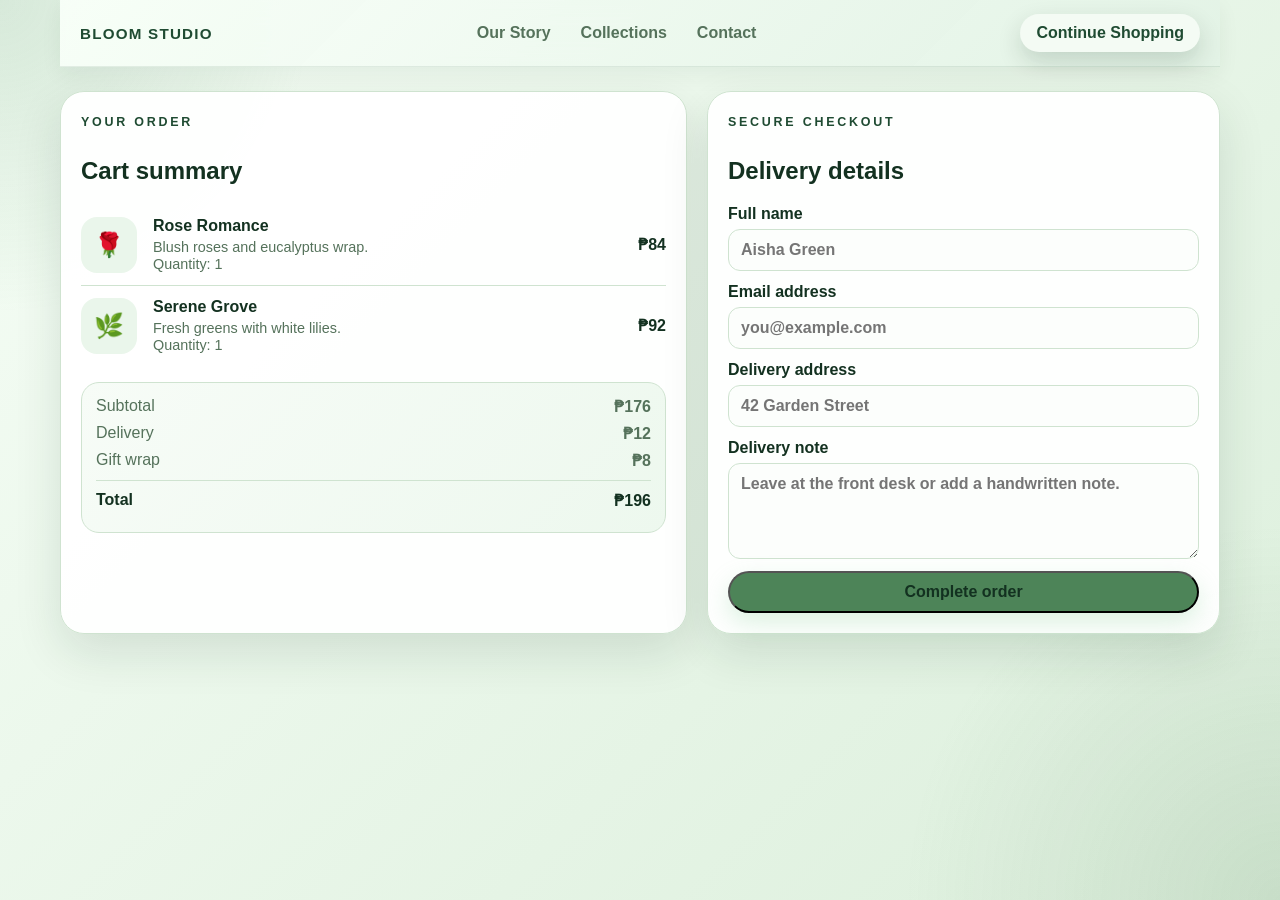
==== cart.html @ 30157ae1 "upload newest file" ====
<!DOCTYPE html>
<html lang="en">
  <head>
    <meta charset="UTF-8" />
    <meta name="viewport" content="width=device-width, initial-scale=1.0" />
    <title>Bloom Studio | Cart & Checkout</title>
    <link rel="stylesheet" href="assets/css/base.css" />
    <link rel="stylesheet" href="assets/css/layout.css" />
    <link rel="stylesheet" href="assets/css/components.css" />
    <link rel="stylesheet" href="assets/css/cart.css" />
    <link rel="stylesheet" href="assets/css/responsive.css" />
  </head>
  <body>
    <div class="page-bg"></div>
    <div class="site-shell">
      <header class="topbar">
        <div class="topbar-inner">
          <a class="brand" href="index.html">Bloom Studio</a>
          <nav class="nav-links">
            <a class="nav-link" href="index.html#ourstory" data-section="ourstory">Our Story</a>
            <a class="nav-link" href="index.html#collections" data-section="collections">Collections</a>
            <a class="nav-link" href="index.html#contact" data-section="contact">Contact</a>
          </nav>
          <a class="topbar-cta" href="index.html#collections">Continue Shopping</a>
        </div>
      </header>

      <section class="checkout-shell">
        <div class="cart-panel">
          <div class="section-heading compact">
            <div>
              <p class="eyebrow">Your order</p>
              <h2>Cart summary</h2>
            </div>
          </div>

          <article class="cart-item">
            <div class="cart-item-visual">🌹</div>
            <div class="cart-item-info">
              <h3>Rose Romance</h3>
              <p>Blush roses and eucalyptus wrap.</p>
              <span>Quantity: 1</span>
            </div>
            <div class="cart-item-price">₱84</div>
          </article>

          <article class="cart-item">
            <div class="cart-item-visual">🌿</div>
            <div class="cart-item-info">
              <h3>Serene Grove</h3>
              <p>Fresh greens with white lilies.</p>
              <span>Quantity: 1</span>
            </div>
            <div class="cart-item-price">₱92</div>
          </article>

          <div class="summary-box">
            <div><span>Subtotal</span><strong>₱176</strong></div>
            <div><span>Delivery</span><strong>₱12</strong></div>
            <div><span>Gift wrap</span><strong>₱8</strong></div>
            <div class="total-row"><span>Total</span><strong>₱196</strong></div>
          </div>
        </div>

        <div class="checkout-panel">
          <div class="section-heading compact">
            <div>
              <p class="eyebrow">Secure checkout</p>
              <h2>Delivery details</h2>
            </div>
          </div>

          <form class="checkout-form">
            <label>
              Full name
              <input type="text" placeholder="Aisha Green" />
            </label>
            <label>
              Email address
              <input type="email" placeholder="you@example.com" />
            </label>
            <label>
              Delivery address
              <input type="text" placeholder="42 Garden Street" />
            </label>
            <label>
              Delivery note
              <textarea rows="4" placeholder="Leave at the front desk or add a handwritten note."></textarea>
            </label>
            <button class="btn btn-primary" type="submit">Complete order</button>
          </form>
        </div>
      </section>
    </div>
  </body>
</html>
---- assets/css/base.css ----
:root {
  --accent: #4d8458;
  --accent-dark: #1f4b32;
  --accent-soft: #eaf6eb;
  --ink: #133120;
  --muted: #55725b;
  --border: #cfe3d0;
  --white: #f7fdf8;
  --shadow: 0 18px 48px rgba(20, 53, 34, 0.12);
}

* {
  box-sizing: border-box;
}

body {
  margin: 0;
  font-family: "Inter", "Segoe UI", Roboto, sans-serif;
  color: var(--ink);
  background: linear-gradient(135deg, #f5fdf5 0%, #dcefdc 100%);
  min-height: 100vh;
}

img {
  max-width: 100%;
  display: block;
}

button,
a {
  font: inherit;
}

.page-bg {
  position: fixed;
  inset: 0;
  pointer-events: none;
  background:
    radial-gradient(circle at top left, rgba(95, 156, 109, 0.2), transparent 20%),
    radial-gradient(circle at bottom right, rgba(96, 135, 98, 0.16), transparent 24%);
}

.eyebrow {
  margin: 0 0 8px;
  display: inline-block;
  font-size: 0.78rem;
  font-weight: 800;
  letter-spacing: 0.22em;
  text-transform: uppercase;
  color: var(--accent-dark);
}

.brand {
  color: var(--accent-dark);
  text-decoration: none;
  font-weight: 800;
  letter-spacing: 0.08em;
  text-transform: uppercase;
  font-size: 0.95rem;
}

.nav-link,
.text-link {
  color: var(--muted);
  text-decoration: none;
  font-weight: 600;
  transition: color 180ms ease, background-color 180ms ease, transform 180ms ease;
}

.nav-link.active {
  color: var(--accent-dark);
  background: linear-gradient(135deg, rgba(77, 132, 88, 0.16), rgba(77, 132, 88, 0.08));
  border-radius: 999px;
  padding: 6px 10px;
  box-shadow: inset 0 0 0 1px rgba(77, 132, 88, 0.16);
}
---- assets/css/layout.css ----
.site-shell {
  position: relative;
  max-width: 1200px;
  margin: 0 auto;
  padding: 0 20px 56px;
}

.topbar {
  position: sticky;
  top: 0;
  z-index: 1000;
  margin: 0 0 24px;
  padding: 14px 0;
  background: linear-gradient(135deg, rgba(248, 255, 248, 0.95), rgba(226, 242, 229, 0.94));
  backdrop-filter: blur(14px);
  border-bottom: 1px solid rgba(33, 77, 53, 0.1);
  box-shadow: 0 8px 20px rgba(20, 49, 32, 0.06);
}

.topbar-inner {
  max-width: 1200px;
  margin: 0 auto;
  padding: 0 20px;
  display: flex;
  align-items: center;
  justify-content: space-between;
  gap: 16px;
  flex-wrap: wrap;
}

.nav-links {
  display: flex;
  gap: 6px;
  flex-wrap: wrap;
  justify-content: center;
  flex: 1 1 0;
  margin: 0 auto;
}

.nav-link {
  display: inline-flex;
  align-items: center;
  justify-content: center;
  min-height: 36px;
  padding: 6px 12px;
  border-radius: 999px;
}

.topbar-cta {
  display: inline-flex;
  align-items: center;
  justify-content: center;
  padding: 8px 14px;
  border-radius: 999px;
  text-decoration: none;
  font-weight: 700;
  background: linear-gradient(135deg, var(--accent-dark), #2f6b43);
  color: #f8fff8;
  box-shadow: 0 10px 20px rgba(33, 77, 53, 0.14);
}

.hero {
  display: grid;
  grid-template-columns: 1.15fr 0.85fr;
  gap: 24px;
  padding: 28px;
  background: linear-gradient(135deg, rgba(253, 255, 253, 0.96), rgba(231, 244, 232, 0.98));
  border: 1px solid var(--border);
  border-radius: 30px;
  box-shadow: var(--shadow);
  backdrop-filter: blur(10px);
}

.hero-copy p {
  margin: 0;
  color: var(--muted);
  line-height: 1.7;
}

.hero-actions {
  display: flex;
  flex-wrap: wrap;
  gap: 12px;
  margin: 20px 0 24px;
}

.metrics {
  display: flex;
  flex-wrap: wrap;
  gap: 12px;
}

.metrics div {
  padding: 10px 12px;
  border-radius: 16px;
  background: #f8fcf8;
  border: 1px solid var(--border);
  min-width: 110px;
}

.metrics strong {
  display: block;
  font-size: 1rem;
}

.metrics span {
  font-size: 0.82rem;
  color: var(--muted);
}

.hero-visual {
  display: grid;
  gap: 14px;
}

.visual-card {
  padding: 20px;
  border-radius: 24px;
  background: linear-gradient(135deg, #f9fff9 0%, #dcefdc 100%);
  border: 1px solid var(--border);
  min-height: 280px;
  display: flex;
  flex-direction: column;
  justify-content: space-between;
  overflow: hidden;
}

.visual-orb {
  width: 120px;
  height: 120px;
  border-radius: 50%;
  background: radial-gradient(circle, rgba(255,255,255,0.95), rgba(143,207,159,0.2));
  filter: blur(3px);
  margin-bottom: 12px;
}

.flower-stack {
  display: flex;
  gap: 10px;
  font-size: 2.4rem;
  align-items: center;
}

.visual-caption {
  padding-top: 16px;
}

.visual-caption p {
  margin: 0;
  color: var(--accent-dark);
  font-weight: 700;
}

.visual-caption h3 {
  margin: 4px 0 0;
  font-size: 1.25rem;
}

.mini-card {
  padding: 16px;
  border-radius: 20px;
  background: linear-gradient(135deg, #fbfffb 0%, #e7f4e8 100%);
  border: 1px solid var(--border);
  box-shadow: 0 8px 20px rgba(18, 51, 33, 0.05);
}

.mini-card p {
  margin: 0 0 6px;
  color: var(--accent-dark);
  font-weight: 700;
  font-size: 0.8rem;
  text-transform: uppercase;
  letter-spacing: 0.16em;
}

.mini-card strong {
  display: block;
  margin-bottom: 4px;
}

.mini-card span {
  color: var(--muted);
}

.collections,
.showcase,
.contact-section {
  scroll-margin-top: 90px;
}

.collections,
.showcase {
  margin-top: 24px;
  padding: 24px;
  background: linear-gradient(135deg, rgba(252, 255, 252, 0.96), rgba(232, 245, 233, 0.98));
  border: 1px solid var(--border);
  border-radius: 30px;
  box-shadow: var(--shadow);
}

.collection-header {
  display: grid;
  grid-template-columns: 1.4fr 0.8fr;
  gap: 18px;
  align-items: center;
  margin-bottom: 18px;
}

.collection-copy h2 {
  margin: 0 0 8px;
  line-height: 1.08;
  font-size: 1.5rem;
}

.section-lead {
  margin: 0;
  color: var(--muted);
  line-height: 1.7;
}

.collection-highlight {
  padding: 16px 18px;
  border-radius: 20px;
  background: linear-gradient(135deg, rgba(95, 156, 109, 0.16), rgba(232, 245, 233, 0.94));
  border: 1px solid rgba(95, 156, 109, 0.2);
  display: grid;
  gap: 8px;
}

.highlight-pill {
  display: inline-flex;
  align-self: flex-start;
  padding: 6px 10px;
  border-radius: 999px;
  background: rgba(33, 77, 53, 0.1);
  color: var(--accent-dark);
  font-size: 0.75rem;
  font-weight: 700;
  text-transform: uppercase;
  letter-spacing: 0.16em;
}

.collection-highlight strong {
  font-size: 1rem;
  color: var(--ink);
}

.filter-row {
  margin-bottom: 18px;
}

.filter-tabs {
  display: flex;
  flex-wrap: wrap;
  gap: 10px;
}

.catalog-grid {
  display: grid;
  grid-template-columns: repeat(3, minmax(0, 1fr));
  gap: 18px;
}

.showcase-card {
  display: grid;
  grid-template-columns: 1fr 1fr;
  gap: 18px;
  align-items: center;
}

.showcase-copy p {
  color: var(--muted);
  line-height: 1.7;
}

.tag-row {
  display: flex;
  flex-wrap: wrap;
  gap: 8px;
  margin-top: 12px;
}

.showcase-visual {
  display: grid;
  gap: 12px;
}

.showcase-art {
  min-height: 340px;
  max-height: 460px;
  aspect-ratio: 5 / 4;
  border-radius: 24px;
  display: grid;
  place-items: center;
  overflow: hidden;
  background: var(--accent-soft);
  box-shadow: inset 0 1px 0 rgba(255, 255, 255, 0.7);
}

.showcase-art img {
  width: 100%;
  height: 100%;
  object-fit: cover;
  object-position: center;
  transform: scale(1.02);
}

.showcase-controls {
  display: flex;
  justify-content: center;
  align-items: center;
  gap: 12px;
  margin-top: 10px;
  position: relative;
}

.showcase-dots {
  position: absolute;
  left: 50%;
  transform: translateX(-50%);
}

.showcase-nav-buttons {
  display: flex;
  gap: 8px;
  margin-left: auto;
}

.contact-section {
  margin-top: 24px;
}

.contact-card {
  display: grid;
  grid-template-columns: 1fr 1fr;
  gap: 18px;
  padding: 24px;
  border-radius: 28px;
  background: linear-gradient(135deg, rgba(255, 255, 255, 0.96), rgba(232, 245, 233, 0.98));
  border: 1px solid var(--border);
  box-shadow: var(--shadow);
}

.site-footer {
  margin-top: 24px;
  padding: 24px;
  border-radius: 24px;
  background: linear-gradient(135deg, rgba(255, 255, 255, 0.96), rgba(232, 245, 233, 0.98));
  border: 1px solid var(--border);
  box-shadow: var(--shadow);
  display: grid;
  grid-template-columns: 1.2fr 0.8fr 0.8fr;
  gap: 18px;
}
---- assets/css/components.css ----
.topbar-cta,
.btn {
  display: inline-flex;
  align-items: center;
  justify-content: center;
  padding: 10px 16px;
  border-radius: 999px;
  text-decoration: none;
  font-weight: 700;
  transition: transform 180ms ease, box-shadow 180ms ease;
}

.topbar-cta {
  background: #f4fbf4;
  color: var(--accent-dark);
  box-shadow: 0 10px 24px rgba(8, 35, 21, 0.16);
}

.btn:hover,
.topbar-cta:hover {
  transform: translateY(-1px);
}

.btn-primary {
  background: var(--accent);
  color: var(--ink);
  box-shadow: 0 10px 24px rgba(143, 207, 159, 0.3);
}

.btn-secondary {
  background: var(--accent-soft);
  color: var(--accent-dark);
}

.filter-chip {
  border: 1px solid var(--border);
  background: #f8fff8;
  color: var(--muted);
  border-radius: 999px;
  padding: 9px 13px;
  cursor: pointer;
  transition: all 180ms ease;
  font-weight: 700;
}

.filter-chip:hover {
  transform: translateY(-1px);
  border-color: rgba(95, 156, 109, 0.35);
}

.filter-chip.active,
.filter-chip[aria-pressed="true"] {
  background: var(--accent-soft);
  color: var(--accent-dark);
  border-color: var(--border);
  box-shadow: none;
}

.product-card {
  display: grid;
  gap: 12px;
  padding: 14px;
  border-radius: 22px;
  background: linear-gradient(145deg, #fcfffc 0%, #eaf5ea 100%);
  border: 1px solid var(--border);
  transition: transform 180ms ease, box-shadow 180ms ease;
  box-shadow: 0 10px 24px rgba(18, 51, 33, 0.04);
}

.product-card:hover {
  transform: translateY(-3px);
  box-shadow: 0 16px 30px rgba(18, 51, 33, 0.08);
}

.product-art {
  position: relative;
  display: grid;
  place-items: center;
  width: 100%;
  aspect-ratio: 4 / 3;
  min-height: 180px;
  border-radius: 18px;
  overflow: hidden;
  background: var(--accent-soft);
}

.product-art img {
  width: 100%;
  height: 100%;
  object-fit: cover;
  display: block;
}

.product-badge {
  position: absolute;
  top: 10px;
  left: 10px;
  display: inline-flex;
  align-items: center;
  gap: 6px;
  border-radius: 999px;
  padding: 6px 9px;
  background: rgba(248, 255, 248, 0.92);
  color: var(--accent-dark);
  font-size: 0.72rem;
  font-weight: 700;
  text-transform: uppercase;
  letter-spacing: 0.12em;
}

.product-body {
  display: grid;
  gap: 8px;
}

.product-heading {
  display: flex;
  justify-content: space-between;
  align-items: start;
  gap: 8px;
}

.product-card h3 {
  margin: 0;
  font-size: 1.05rem;
}

.product-card p {
  margin: 0;
  color: var(--muted);
  line-height: 1.6;
  font-size: 0.93rem;
}

.product-meta {
  display: flex;
  flex-wrap: wrap;
  gap: 8px;
}

.product-meta span,
.tag-row span {
  padding: 6px 8px;
  border-radius: 999px;
  background: var(--accent-soft);
  color: var(--accent-dark);
  font-size: 0.75rem;
  font-weight: 700;
}

.tag-row {
  display: flex;
  flex-wrap: wrap;
  gap: 8px;
  margin-top: 12px;
}

.product-price {
  font-weight: 800;
  color: var(--ink);
  white-space: nowrap;
}

.nav-btn {
  width: 42px;
  height: 42px;
  border: 0;
  border-radius: 50%;
  background: var(--accent-dark);
  color: #f8fff8;
  cursor: pointer;
  font-size: 1rem;
  box-shadow: 0 8px 18px rgba(33, 77, 53, 0.18);
}

.showcase-dots {
  display: flex;
  gap: 8px;
  align-items: center;
}

.showcase-dot {
  width: 10px;
  height: 10px;
  border: 0;
  border-radius: 50%;
  background: rgba(33, 77, 53, 0.25);
  cursor: pointer;
  padding: 0;
}

.showcase-dot.active {
  background: var(--accent-dark);
  transform: scale(1.15);
}

.contact-copy h2 {
  margin: 0 0 8px;
  font-size: 1.45rem;
}

.contact-copy p,
.contact-copy li {
  color: var(--muted);
  line-height: 1.7;
}

.contact-copy ul {
  padding-left: 18px;
  margin: 12px 0 0;
}

.contact-form {
  display: grid;
  gap: 12px;
}

.contact-form label {
  display: grid;
  gap: 6px;
  font-weight: 600;
  color: var(--ink);
}

.contact-form input,
.contact-form textarea {
  border: 1px solid var(--border);
  border-radius: 12px;
  padding: 11px 12px;
  font: inherit;
  color: var(--ink);
  background: #fcfefc;
}

.contact-form textarea {
  resize: vertical;
}

.site-footer h3,
.site-footer h4 {
  margin: 0 0 8px;
}

.site-footer p,
.site-footer a {
  color: var(--muted);
  text-decoration: none;
  display: block;
  margin-bottom: 6px;
}

.site-footer a:hover {
  color: var(--accent-dark);
}
---- assets/css/cart.css ----
.checkout-shell {
  display: grid;
  grid-template-columns: 1.1fr 0.9fr;
  gap: 20px;
}

.cart-panel,
.checkout-panel {
  background: rgba(255, 255, 255, 0.95);
  border: 1px solid var(--border);
  border-radius: 24px;
  padding: 20px;
  box-shadow: var(--shadow);
}

.section-heading.compact {
  margin-bottom: 14px;
}

.cart-item {
  display: grid;
  grid-template-columns: 60px 1fr auto;
  gap: 12px;
  align-items: center;
  padding: 12px 0;
  border-bottom: 1px solid var(--border);
}

.cart-item:last-of-type {
  border-bottom: 0;
}

.cart-item-visual {
  display: grid;
  place-items: center;
  width: 56px;
  height: 56px;
  border-radius: 16px;
  background: var(--accent-soft);
  font-size: 1.5rem;
}

.cart-item-info h3 {
  margin: 0 0 4px;
  font-size: 1rem;
}

.cart-item-info p,
.cart-item-info span {
  margin: 0;
  color: var(--muted);
  font-size: 0.9rem;
}

.cart-item-price {
  font-weight: 800;
  color: var(--ink);
}

.summary-box {
  margin-top: 16px;
  padding: 14px;
  border-radius: 18px;
  background: linear-gradient(135deg, #f7fcf7 0%, #edf8ee 100%);
  border: 1px solid var(--border);
}

.summary-box div {
  display: flex;
  justify-content: space-between;
  margin-bottom: 8px;
  color: var(--muted);
}

.summary-box .total-row {
  margin-top: 10px;
  padding-top: 10px;
  border-top: 1px solid var(--border);
  color: var(--ink);
  font-weight: 800;
}

.checkout-form {
  display: grid;
  gap: 12px;
}

.checkout-form label {
  display: grid;
  gap: 6px;
  color: var(--ink);
  font-weight: 600;
}

.checkout-form input,
.checkout-form textarea {
  border: 1px solid var(--border);
  border-radius: 12px;
  padding: 11px 12px;
  font: inherit;
  color: var(--ink);
  background: #fcfefc;
}

.checkout-form textarea {
  resize: vertical;
}
---- assets/css/responsive.css ----
@media (max-width: 900px) {
  .hero,
  .showcase-card,
  .collection-header {
    grid-template-columns: 1fr;
  }

  .catalog-grid {
    grid-template-columns: repeat(2, minmax(0, 1fr));
  }
}

@media (max-width: 640px) {
  .site-shell {
    padding: 16px 14px 40px;
  }

  .topbar,
  .section-heading {
    flex-direction: column;
    align-items: flex-start;
  }

  .topbar-actions {
    margin-left: 0;
    width: 100%;
  }

  .topbar-actions .topbar-cta {
    flex: 1 1 0;
  }

  .nav-links {
    gap: 12px;
    flex-wrap: wrap;
    width: 100%;
  }

  .hero,
  .collections,
  .showcase,
  .cart-panel,
  .checkout-panel,
  .contact-card {
    padding: 18px;
  }

  .catalog-grid,
  .checkout-shell,
  .contact-card,
  .site-footer {
    grid-template-columns: 1fr;
  }

  .collection-highlight {
    padding: 14px;
  }

  .cart-item {
    grid-template-columns: 1fr;
    align-items: start;
  }
}
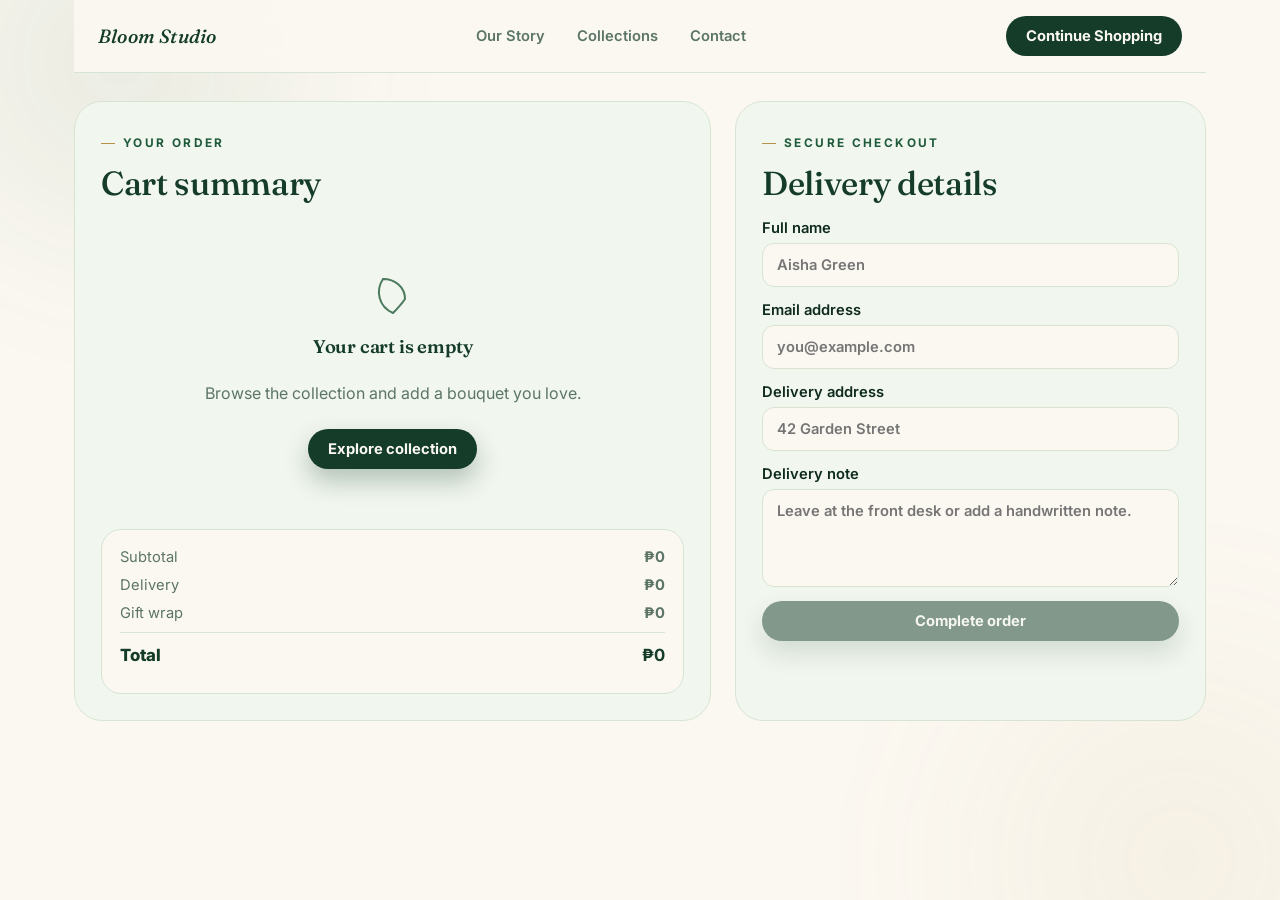
==== commit daa5b7ca: "change visuals, add addtocart function" ====
--- a/cart.html
+++ b/cart.html
@@ -1,96 +1,93 @@
-<!DOCTYPE html>
-<html lang="en">
-  <head>
-    <meta charset="UTF-8" />
-    <meta name="viewport" content="width=device-width, initial-scale=1.0" />
-    <title>Bloom Studio | Cart & Checkout</title>
-    <link rel="stylesheet" href="assets/css/base.css" />
-    <link rel="stylesheet" href="assets/css/layout.css" />
-    <link rel="stylesheet" href="assets/css/components.css" />
-    <link rel="stylesheet" href="assets/css/cart.css" />
-    <link rel="stylesheet" href="assets/css/responsive.css" />
-  </head>
-  <body>
-    <div class="page-bg"></div>
-    <div class="site-shell">
-      <header class="topbar">
-        <div class="topbar-inner">
-          <a class="brand" href="index.html">Bloom Studio</a>
-          <nav class="nav-links">
-            <a class="nav-link" href="index.html#ourstory" data-section="ourstory">Our Story</a>
-            <a class="nav-link" href="index.html#collections" data-section="collections">Collections</a>
-            <a class="nav-link" href="index.html#contact" data-section="contact">Contact</a>
-          </nav>
-          <a class="topbar-cta" href="index.html#collections">Continue Shopping</a>
-        </div>
-      </header>
-
-      <section class="checkout-shell">
-        <div class="cart-panel">
-          <div class="section-heading compact">
-            <div>
-              <p class="eyebrow">Your order</p>
-              <h2>Cart summary</h2>
-            </div>
-          </div>
-
-          <article class="cart-item">
-            <div class="cart-item-visual">🌹</div>
-            <div class="cart-item-info">
-              <h3>Rose Romance</h3>
-              <p>Blush roses and eucalyptus wrap.</p>
-              <span>Quantity: 1</span>
-            </div>
-            <div class="cart-item-price">₱84</div>
-          </article>
-
-          <article class="cart-item">
-            <div class="cart-item-visual">🌿</div>
-            <div class="cart-item-info">
-              <h3>Serene Grove</h3>
-              <p>Fresh greens with white lilies.</p>
-              <span>Quantity: 1</span>
-            </div>
-            <div class="cart-item-price">₱92</div>
-          </article>
-
-          <div class="summary-box">
-            <div><span>Subtotal</span><strong>₱176</strong></div>
-            <div><span>Delivery</span><strong>₱12</strong></div>
-            <div><span>Gift wrap</span><strong>₱8</strong></div>
-            <div class="total-row"><span>Total</span><strong>₱196</strong></div>
-          </div>
-        </div>
-
-        <div class="checkout-panel">
-          <div class="section-heading compact">
-            <div>
-              <p class="eyebrow">Secure checkout</p>
-              <h2>Delivery details</h2>
-            </div>
-          </div>
-
-          <form class="checkout-form">
-            <label>
-              Full name
-              <input type="text" placeholder="Aisha Green" />
-            </label>
-            <label>
-              Email address
-              <input type="email" placeholder="you@example.com" />
-            </label>
-            <label>
-              Delivery address
-              <input type="text" placeholder="42 Garden Street" />
-            </label>
-            <label>
-              Delivery note
-              <textarea rows="4" placeholder="Leave at the front desk or add a handwritten note."></textarea>
-            </label>
-            <button class="btn btn-primary" type="submit">Complete order</button>
-          </form>
-        </div>
-      </section>
-    </div>
-  </body>
-</html>
+<!DOCTYPE html>
+<html lang="en">
+  <head>
+    <meta charset="UTF-8" />
+    <meta name="viewport" content="width=device-width, initial-scale=1.0" />
+    <title>Bloom Studio | Cart & Checkout</title>
+    <link rel="stylesheet" href="assets/css/base.css" />
+    <link rel="stylesheet" href="assets/css/layout.css" />
+    <link rel="stylesheet" href="assets/css/components.css" />
+    <link rel="stylesheet" href="assets/css/cart.css" />
+    <link rel="stylesheet" href="assets/css/responsive.css" />
+  </head>
+  <body data-page="cart">
+    <div class="page-bg"></div>
+    <div class="site-shell">
+      <header class="topbar">
+        <div class="topbar-inner">
+          <a class="brand" href="index.html">Bloom Studio</a>
+          <nav class="nav-links">
+            <a class="nav-link" href="index.html#ourstory" data-section="ourstory">Our Story</a>
+            <a class="nav-link" href="index.html#collections" data-section="collections">Collections</a>
+            <a class="nav-link" href="index.html#contact" data-section="contact">Contact</a>
+          </nav>
+          <a class="topbar-cta" href="index.html#collections">Continue Shopping</a>
+        </div>
+      </header>
+
+      <section class="checkout-shell">
+        <div class="cart-panel">
+          <div class="section-heading compact">
+            <div>
+              <p class="eyebrow">Your order</p>
+              <h2>Cart summary</h2>
+            </div>
+          </div>
+
+          <div id="cartList"></div>
+
+          <div class="cart-empty" id="cartEmpty" hidden>
+            <svg viewBox="0 0 64 64" fill="none" xmlns="http://www.w3.org/2000/svg">
+              <path d="M32 54c-14-6-18-22-10-34 12 0 22 8 22 20-4 6-8 10-12 14Z" stroke="currentColor" stroke-width="2" />
+            </svg>
+            <h3>Your cart is empty</h3>
+            <p>Browse the collection and add a bouquet you love.</p>
+            <a class="btn btn-primary" href="index.html#collections">Explore collection</a>
+          </div>
+
+          <div class="summary-box" id="orderSummary">
+            <div><span>Subtotal</span><strong data-row="subtotal">₱0</strong></div>
+            <div><span>Delivery</span><strong data-row="delivery">₱0</strong></div>
+            <div><span>Gift wrap</span><strong data-row="giftwrap">₱0</strong></div>
+            <div class="total-row"><span>Total</span><strong data-row="total">₱0</strong></div>
+          </div>
+        </div>
+
+        <div class="checkout-panel">
+          <div class="section-heading compact">
+            <div>
+              <p class="eyebrow">Secure checkout</p>
+              <h2>Delivery details</h2>
+            </div>
+          </div>
+
+          <form class="checkout-form">
+            <label>
+              Full name
+              <input type="text" placeholder="Aisha Green" required />
+            </label>
+            <label>
+              Email address
+              <input type="email" placeholder="you@example.com" required />
+            </label>
+            <label>
+              Delivery address
+              <input type="text" placeholder="42 Garden Street" required />
+            </label>
+            <label>
+              Delivery note
+              <textarea rows="4" placeholder="Leave at the front desk or add a handwritten note."></textarea>
+            </label>
+            <button class="btn btn-primary" type="submit" disabled>Complete order</button>
+          </form>
+        </div>
+      </section>
+    </div>
+
+    <script src="assets/js/icons.js"></script>
+    <script src="assets/js/data.js"></script>
+    <script src="assets/js/cart-manager.js"></script>
+    <script src="assets/js/controllers.js"></script>
+    <script src="assets/js/app.js"></script>
+  </body>
+</html>
--- a/assets/css/base.css
+++ b/assets/css/base.css
@@ -1,76 +1,190 @@
-:root {
-  --accent: #4d8458;
-  --accent-dark: #1f4b32;
-  --accent-soft: #eaf6eb;
-  --ink: #133120;
-  --muted: #55725b;
-  --border: #cfe3d0;
-  --white: #f7fdf8;
-  --shadow: 0 18px 48px rgba(20, 53, 34, 0.12);
-}
-
-* {
-  box-sizing: border-box;
-}
-
-body {
-  margin: 0;
-  font-family: "Inter", "Segoe UI", Roboto, sans-serif;
-  color: var(--ink);
-  background: linear-gradient(135deg, #f5fdf5 0%, #dcefdc 100%);
-  min-height: 100vh;
-}
-
-img {
-  max-width: 100%;
-  display: block;
-}
-
-button,
-a {
-  font: inherit;
-}
-
-.page-bg {
-  position: fixed;
-  inset: 0;
-  pointer-events: none;
-  background:
-    radial-gradient(circle at top left, rgba(95, 156, 109, 0.2), transparent 20%),
-    radial-gradient(circle at bottom right, rgba(96, 135, 98, 0.16), transparent 24%);
-}
-
-.eyebrow {
-  margin: 0 0 8px;
-  display: inline-block;
-  font-size: 0.78rem;
-  font-weight: 800;
-  letter-spacing: 0.22em;
-  text-transform: uppercase;
-  color: var(--accent-dark);
-}
-
-.brand {
-  color: var(--accent-dark);
-  text-decoration: none;
-  font-weight: 800;
-  letter-spacing: 0.08em;
-  text-transform: uppercase;
-  font-size: 0.95rem;
-}
-
-.nav-link,
-.text-link {
-  color: var(--muted);
-  text-decoration: none;
-  font-weight: 600;
-  transition: color 180ms ease, background-color 180ms ease, transform 180ms ease;
-}
-
-.nav-link.active {
-  color: var(--accent-dark);
-  background: linear-gradient(135deg, rgba(77, 132, 88, 0.16), rgba(77, 132, 88, 0.08));
-  border-radius: 999px;
-  padding: 6px 10px;
-  box-shadow: inset 0 0 0 1px rgba(77, 132, 88, 0.16);
-}
+@import url("https://fonts.googleapis.com/css2?family=Fraunces:ital,opsz,wght@0,9..144,400;0,9..144,500;0,9..144,600;1,9..144,500&family=Inter:wght@400;500;600;700;800&display=swap");
+
+:root {
+  /* Palette — deep botanical greenhouse, warm gold accent (not terracotta) */
+  --ink: #0f2a1e;
+  --forest: #143c29;
+  --pine: #1f5a3b;
+  --moss: #4c7a5d;
+  --moss-light: #86ab8e;
+  --sage: #e7f0e3;
+  --sage-soft: #f1f6ee;
+  --linen: #fbf8f1;
+  --gold: #b6924a;
+  --gold-soft: #efe3c0;
+  --border: #d7e4d2;
+  --muted: #5c7566;
+  --shadow: 0 24px 60px rgba(15, 42, 30, 0.14);
+  --shadow-soft: 0 12px 30px rgba(15, 42, 30, 0.08);
+
+  --font-display: "Fraunces", "Iowan Old Style", serif;
+  --font-body: "Inter", "Segoe UI", sans-serif;
+}
+
+* {
+  box-sizing: border-box;
+}
+
+html {
+  scroll-behavior: smooth;
+}
+
+body {
+  margin: 0;
+  font-family: var(--font-body);
+  color: var(--ink);
+  background: var(--linen);
+  min-height: 100vh;
+  -webkit-font-smoothing: antialiased;
+}
+
+img,
+svg {
+  max-width: 100%;
+  display: block;
+}
+
+button,
+a,
+input,
+textarea {
+  font: inherit;
+}
+
+h1,
+h2,
+h3 {
+  font-family: var(--font-display);
+  color: var(--forest);
+  margin: 0;
+  letter-spacing: -0.01em;
+}
+
+h1 {
+  font-size: clamp(2.4rem, 4vw, 3.4rem);
+  line-height: 1.05;
+  font-weight: 500;
+}
+
+h2 {
+  font-size: clamp(1.6rem, 2.6vw, 2.1rem);
+  line-height: 1.12;
+  font-weight: 500;
+}
+
+h3 {
+  font-size: 1.15rem;
+  font-weight: 600;
+}
+
+p {
+  line-height: 1.7;
+  color: var(--muted);
+}
+
+/* Ambient page backdrop */
+.page-bg {
+  position: fixed;
+  inset: 0;
+  pointer-events: none;
+  z-index: -1;
+  background: var(--linen);
+}
+
+.page-bg::before,
+.page-bg::after {
+  content: "";
+  position: absolute;
+  border-radius: 50%;
+  filter: blur(60px);
+  opacity: 0.5;
+}
+
+.page-bg::before {
+  width: 560px;
+  height: 560px;
+  top: -220px;
+  left: -160px;
+  background: radial-gradient(circle, rgba(31, 90, 59, 0.18), transparent 70%);
+}
+
+.page-bg::after {
+  width: 640px;
+  height: 640px;
+  bottom: -280px;
+  right: -220px;
+  background: radial-gradient(circle, rgba(182, 146, 74, 0.16), transparent 70%);
+}
+
+.eyebrow {
+  margin: 0 0 10px;
+  display: inline-flex;
+  align-items: center;
+  gap: 8px;
+  font-size: 0.74rem;
+  font-weight: 700;
+  letter-spacing: 0.2em;
+  text-transform: uppercase;
+  color: var(--pine);
+}
+
+.eyebrow::before {
+  content: "";
+  width: 14px;
+  height: 1px;
+  background: var(--gold);
+  display: inline-block;
+}
+
+.brand {
+  color: var(--forest);
+  text-decoration: none;
+  font-family: var(--font-display);
+  font-weight: 500;
+  font-style: italic;
+  font-size: 1.2rem;
+  letter-spacing: 0.01em;
+}
+
+.nav-link,
+.text-link {
+  color: var(--muted);
+  text-decoration: none;
+  font-weight: 600;
+  font-size: 0.92rem;
+  transition: color 180ms ease, background-color 180ms ease;
+}
+
+.nav-link {
+  display: inline-flex;
+  align-items: center;
+  justify-content: center;
+  min-height: 36px;
+  padding: 6px 14px;
+  border-radius: 999px;
+}
+
+.nav-link.active {
+  color: var(--forest);
+  background: var(--sage);
+}
+
+/* Reduced motion */
+@media (prefers-reduced-motion: reduce) {
+  html {
+    scroll-behavior: auto;
+  }
+  * {
+    animation-duration: 0.001ms !important;
+    transition-duration: 0.001ms !important;
+  }
+}
+
+/* Focus visibility */
+a:focus-visible,
+button:focus-visible,
+input:focus-visible,
+textarea:focus-visible {
+  outline: 2px solid var(--pine);
+  outline-offset: 2px;
+}
--- a/assets/css/layout.css
+++ b/assets/css/layout.css
@@ -1,354 +1,317 @@
-.site-shell {
-  position: relative;
-  max-width: 1200px;
-  margin: 0 auto;
-  padding: 0 20px 56px;
-}
-
-.topbar {
-  position: sticky;
-  top: 0;
-  z-index: 1000;
-  margin: 0 0 24px;
-  padding: 14px 0;
-  background: linear-gradient(135deg, rgba(248, 255, 248, 0.95), rgba(226, 242, 229, 0.94));
-  backdrop-filter: blur(14px);
-  border-bottom: 1px solid rgba(33, 77, 53, 0.1);
-  box-shadow: 0 8px 20px rgba(20, 49, 32, 0.06);
-}
-
-.topbar-inner {
-  max-width: 1200px;
-  margin: 0 auto;
-  padding: 0 20px;
-  display: flex;
-  align-items: center;
-  justify-content: space-between;
-  gap: 16px;
-  flex-wrap: wrap;
-}
-
-.nav-links {
-  display: flex;
-  gap: 6px;
-  flex-wrap: wrap;
-  justify-content: center;
-  flex: 1 1 0;
-  margin: 0 auto;
-}
-
-.nav-link {
-  display: inline-flex;
-  align-items: center;
-  justify-content: center;
-  min-height: 36px;
-  padding: 6px 12px;
-  border-radius: 999px;
-}
-
-.topbar-cta {
-  display: inline-flex;
-  align-items: center;
-  justify-content: center;
-  padding: 8px 14px;
-  border-radius: 999px;
-  text-decoration: none;
-  font-weight: 700;
-  background: linear-gradient(135deg, var(--accent-dark), #2f6b43);
-  color: #f8fff8;
-  box-shadow: 0 10px 20px rgba(33, 77, 53, 0.14);
-}
-
-.hero {
-  display: grid;
-  grid-template-columns: 1.15fr 0.85fr;
-  gap: 24px;
-  padding: 28px;
-  background: linear-gradient(135deg, rgba(253, 255, 253, 0.96), rgba(231, 244, 232, 0.98));
-  border: 1px solid var(--border);
-  border-radius: 30px;
-  box-shadow: var(--shadow);
-  backdrop-filter: blur(10px);
-}
-
-.hero-copy p {
-  margin: 0;
-  color: var(--muted);
-  line-height: 1.7;
-}
-
-.hero-actions {
-  display: flex;
-  flex-wrap: wrap;
-  gap: 12px;
-  margin: 20px 0 24px;
-}
-
-.metrics {
-  display: flex;
-  flex-wrap: wrap;
-  gap: 12px;
-}
-
-.metrics div {
-  padding: 10px 12px;
-  border-radius: 16px;
-  background: #f8fcf8;
-  border: 1px solid var(--border);
-  min-width: 110px;
-}
-
-.metrics strong {
-  display: block;
-  font-size: 1rem;
-}
-
-.metrics span {
-  font-size: 0.82rem;
-  color: var(--muted);
-}
-
-.hero-visual {
-  display: grid;
-  gap: 14px;
-}
-
-.visual-card {
-  padding: 20px;
-  border-radius: 24px;
-  background: linear-gradient(135deg, #f9fff9 0%, #dcefdc 100%);
-  border: 1px solid var(--border);
-  min-height: 280px;
-  display: flex;
-  flex-direction: column;
-  justify-content: space-between;
-  overflow: hidden;
-}
-
-.visual-orb {
-  width: 120px;
-  height: 120px;
-  border-radius: 50%;
-  background: radial-gradient(circle, rgba(255,255,255,0.95), rgba(143,207,159,0.2));
-  filter: blur(3px);
-  margin-bottom: 12px;
-}
-
-.flower-stack {
-  display: flex;
-  gap: 10px;
-  font-size: 2.4rem;
-  align-items: center;
-}
-
-.visual-caption {
-  padding-top: 16px;
-}
-
-.visual-caption p {
-  margin: 0;
-  color: var(--accent-dark);
-  font-weight: 700;
-}
-
-.visual-caption h3 {
-  margin: 4px 0 0;
-  font-size: 1.25rem;
-}
-
-.mini-card {
-  padding: 16px;
-  border-radius: 20px;
-  background: linear-gradient(135deg, #fbfffb 0%, #e7f4e8 100%);
-  border: 1px solid var(--border);
-  box-shadow: 0 8px 20px rgba(18, 51, 33, 0.05);
-}
-
-.mini-card p {
-  margin: 0 0 6px;
-  color: var(--accent-dark);
-  font-weight: 700;
-  font-size: 0.8rem;
-  text-transform: uppercase;
-  letter-spacing: 0.16em;
-}
-
-.mini-card strong {
-  display: block;
-  margin-bottom: 4px;
-}
-
-.mini-card span {
-  color: var(--muted);
-}
-
-.collections,
-.showcase,
-.contact-section {
-  scroll-margin-top: 90px;
-}
-
-.collections,
-.showcase {
-  margin-top: 24px;
-  padding: 24px;
-  background: linear-gradient(135deg, rgba(252, 255, 252, 0.96), rgba(232, 245, 233, 0.98));
-  border: 1px solid var(--border);
-  border-radius: 30px;
-  box-shadow: var(--shadow);
-}
-
-.collection-header {
-  display: grid;
-  grid-template-columns: 1.4fr 0.8fr;
-  gap: 18px;
-  align-items: center;
-  margin-bottom: 18px;
-}
-
-.collection-copy h2 {
-  margin: 0 0 8px;
-  line-height: 1.08;
-  font-size: 1.5rem;
-}
-
-.section-lead {
-  margin: 0;
-  color: var(--muted);
-  line-height: 1.7;
-}
-
-.collection-highlight {
-  padding: 16px 18px;
-  border-radius: 20px;
-  background: linear-gradient(135deg, rgba(95, 156, 109, 0.16), rgba(232, 245, 233, 0.94));
-  border: 1px solid rgba(95, 156, 109, 0.2);
-  display: grid;
-  gap: 8px;
-}
-
-.highlight-pill {
-  display: inline-flex;
-  align-self: flex-start;
-  padding: 6px 10px;
-  border-radius: 999px;
-  background: rgba(33, 77, 53, 0.1);
-  color: var(--accent-dark);
-  font-size: 0.75rem;
-  font-weight: 700;
-  text-transform: uppercase;
-  letter-spacing: 0.16em;
-}
-
-.collection-highlight strong {
-  font-size: 1rem;
-  color: var(--ink);
-}
-
-.filter-row {
-  margin-bottom: 18px;
-}
-
-.filter-tabs {
-  display: flex;
-  flex-wrap: wrap;
-  gap: 10px;
-}
-
-.catalog-grid {
-  display: grid;
-  grid-template-columns: repeat(3, minmax(0, 1fr));
-  gap: 18px;
-}
-
-.showcase-card {
-  display: grid;
-  grid-template-columns: 1fr 1fr;
-  gap: 18px;
-  align-items: center;
-}
-
-.showcase-copy p {
-  color: var(--muted);
-  line-height: 1.7;
-}
-
-.tag-row {
-  display: flex;
-  flex-wrap: wrap;
-  gap: 8px;
-  margin-top: 12px;
-}
-
-.showcase-visual {
-  display: grid;
-  gap: 12px;
-}
-
-.showcase-art {
-  min-height: 340px;
-  max-height: 460px;
-  aspect-ratio: 5 / 4;
-  border-radius: 24px;
-  display: grid;
-  place-items: center;
-  overflow: hidden;
-  background: var(--accent-soft);
-  box-shadow: inset 0 1px 0 rgba(255, 255, 255, 0.7);
-}
-
-.showcase-art img {
-  width: 100%;
-  height: 100%;
-  object-fit: cover;
-  object-position: center;
-  transform: scale(1.02);
-}
-
-.showcase-controls {
-  display: flex;
-  justify-content: center;
-  align-items: center;
-  gap: 12px;
-  margin-top: 10px;
-  position: relative;
-}
-
-.showcase-dots {
-  position: absolute;
-  left: 50%;
-  transform: translateX(-50%);
-}
-
-.showcase-nav-buttons {
-  display: flex;
-  gap: 8px;
-  margin-left: auto;
-}
-
-.contact-section {
-  margin-top: 24px;
-}
-
-.contact-card {
-  display: grid;
-  grid-template-columns: 1fr 1fr;
-  gap: 18px;
-  padding: 24px;
-  border-radius: 28px;
-  background: linear-gradient(135deg, rgba(255, 255, 255, 0.96), rgba(232, 245, 233, 0.98));
-  border: 1px solid var(--border);
-  box-shadow: var(--shadow);
-}
-
-.site-footer {
-  margin-top: 24px;
-  padding: 24px;
-  border-radius: 24px;
-  background: linear-gradient(135deg, rgba(255, 255, 255, 0.96), rgba(232, 245, 233, 0.98));
-  border: 1px solid var(--border);
-  box-shadow: var(--shadow);
-  display: grid;
-  grid-template-columns: 1.2fr 0.8fr 0.8fr;
-  gap: 18px;
-}
+.site-shell {
+  position: relative;
+  max-width: 1180px;
+  margin: 0 auto;
+  padding: 0 24px 64px;
+}
+
+/* Topbar */
+.topbar {
+  position: sticky;
+  top: 0;
+  z-index: 1000;
+  margin: 0 0 28px;
+  padding: 16px 0;
+  background: rgba(251, 248, 241, 0.86);
+  backdrop-filter: blur(14px);
+  border-bottom: 1px solid var(--border);
+}
+
+.topbar-inner {
+  max-width: 1180px;
+  margin: 0 auto;
+  padding: 0 24px;
+  display: flex;
+  align-items: center;
+  justify-content: space-between;
+  gap: 16px;
+  flex-wrap: wrap;
+}
+
+.nav-links {
+  display: flex;
+  gap: 4px;
+  flex-wrap: wrap;
+  justify-content: center;
+  flex: 1 1 0;
+  margin: 0 auto;
+}
+
+.topbar-cta {
+  background: var(--forest);
+  color: var(--linen);
+}
+
+/* Hero */
+.hero {
+  display: grid;
+  grid-template-columns: 1.15fr 0.85fr;
+  gap: 28px;
+  align-items: center;
+  padding: 40px;
+  background: var(--forest);
+  border-radius: 32px;
+  box-shadow: var(--shadow);
+  position: relative;
+  overflow: hidden;
+}
+
+.hero::before {
+  content: "";
+  position: absolute;
+  inset: 0;
+  background:
+    radial-gradient(circle at 85% 15%, rgba(182, 146, 74, 0.22), transparent 45%),
+    radial-gradient(circle at 10% 90%, rgba(255, 255, 255, 0.06), transparent 40%);
+  pointer-events: none;
+}
+
+.hero .eyebrow {
+  color: var(--gold-soft);
+}
+
+.hero .eyebrow::before {
+  background: var(--gold-soft);
+}
+
+.hero h1 {
+  color: var(--linen);
+}
+
+.hero-copy > p {
+  color: rgba(251, 248, 241, 0.78);
+  max-width: 46ch;
+}
+
+.hero-actions {
+  display: flex;
+  flex-wrap: wrap;
+  gap: 12px;
+  margin: 24px 0 28px;
+}
+
+.metrics {
+  display: flex;
+  flex-wrap: wrap;
+  gap: 12px;
+}
+
+.metrics div {
+  padding: 12px 16px;
+  border-radius: 16px;
+  background: rgba(251, 248, 241, 0.08);
+  border: 1px solid rgba(251, 248, 241, 0.14);
+  min-width: 110px;
+}
+
+.metrics strong {
+  display: block;
+  font-family: var(--font-display);
+  font-size: 1.15rem;
+  color: var(--gold-soft);
+}
+
+.metrics span {
+  font-size: 0.8rem;
+  color: rgba(251, 248, 241, 0.7);
+}
+
+.hero-visual {
+  position: relative;
+  display: grid;
+  place-items: center;
+  min-height: 320px;
+}
+
+.hero-bloom {
+  width: 78%;
+  aspect-ratio: 1 / 1;
+  border-radius: 28px;
+  overflow: hidden;
+  box-shadow: 0 20px 30px rgba(0, 0, 0, 0.25);
+}
+
+.hero-sprig {
+  position: absolute;
+  bottom: 12px;
+  right: 6px;
+  width: 100px;
+  height: 100px;
+  border-radius: 24px;
+  overflow: hidden;
+  opacity: 0.9;
+  transform: scaleX(-1);
+}
+
+/* Section dividers using the signature sprig motif */
+.section-divider {
+  display: flex;
+  justify-content: center;
+  margin: 40px 0;
+  color: var(--moss);
+}
+
+.section-divider svg {
+  width: 120px;
+}
+
+/* Showcase */
+.showcase,
+.collections {
+  margin-top: 0;
+  padding: 32px;
+  background: var(--sage-soft);
+  border: 1px solid var(--border);
+  border-radius: 32px;
+  scroll-margin-top: 100px;
+}
+
+.showcase-card {
+  display: grid;
+  grid-template-columns: 1fr 1fr;
+  gap: 32px;
+  align-items: center;
+}
+
+.showcase-copy h3 {
+  font-size: clamp(1.5rem, 2.4vw, 1.9rem);
+  font-weight: 500;
+}
+
+.showcase-copy p {
+  margin-top: 10px;
+  max-width: 42ch;
+}
+
+.showcase-visual {
+  display: grid;
+  gap: 14px;
+}
+
+.showcase-art {
+  min-height: 300px;
+  height: clamp(280px, 38vw, 360px);
+  aspect-ratio: 5 / 4;
+  border-radius: 28px;
+  display: flex;
+  align-items: center;
+  justify-content: center;
+  overflow: hidden;
+  background: var(--sage);
+  padding: 0;
+}
+
+.showcase-controls {
+  display: flex;
+  justify-content: space-between;
+  align-items: center;
+  gap: 12px;
+}
+
+.showcase-actions {
+  display: flex;
+  align-items: center;
+  gap: 10px;
+}
+
+/* Collections */
+.collection-header {
+  display: grid;
+  grid-template-columns: 1.4fr 0.8fr;
+  gap: 20px;
+  align-items: center;
+  margin-bottom: 24px;
+}
+
+.section-lead {
+  margin: 0;
+  max-width: 48ch;
+}
+
+.collection-highlight {
+  padding: 18px 20px;
+  border-radius: 22px;
+  background: var(--forest);
+  color: var(--linen);
+  display: grid;
+  gap: 8px;
+}
+
+.collection-highlight strong {
+  font-family: var(--font-display);
+  font-size: 1.05rem;
+  color: var(--gold-soft);
+}
+
+.filter-row {
+  margin-bottom: 22px;
+}
+
+.filter-tabs {
+  display: flex;
+  flex-wrap: wrap;
+  gap: 10px;
+}
+
+.catalog-grid {
+  display: grid;
+  grid-template-columns: repeat(3, minmax(0, 1fr));
+  gap: 20px;
+}
+
+/* Contact */
+.contact-section {
+  margin-top: 0;
+  scroll-margin-top: 100px;
+}
+
+.contact-card {
+  display: grid;
+  grid-template-columns: 1fr 1fr;
+  gap: 24px;
+  padding: 32px;
+  border-radius: 32px;
+  background: var(--forest);
+  color: var(--linen);
+}
+
+.contact-card .eyebrow {
+  color: var(--gold-soft);
+}
+
+.contact-card .eyebrow::before {
+  background: var(--gold-soft);
+}
+
+.contact-copy h2 {
+  color: var(--linen);
+  margin-bottom: 10px;
+}
+
+.contact-copy p {
+  color: rgba(251, 248, 241, 0.76);
+}
+
+/* Footer */
+.site-footer {
+  margin-top: 0;
+  padding: 32px;
+  border-radius: 28px;
+  background: var(--sage-soft);
+  border: 1px solid var(--border);
+  display: grid;
+  grid-template-columns: 1.2fr 0.8fr 0.8fr;
+  gap: 20px;
+}
+
+.site-footer h3 {
+  font-style: italic;
+}
+
+/* Shared vertical rhythm between the major sections */
+.showcase,
+.collections,
+.contact-section,
+.hero {
+  margin-bottom: 28px;
+}
--- a/assets/css/components.css
+++ b/assets/css/components.css
@@ -1,254 +1,336 @@
-.topbar-cta,
-.btn {
-  display: inline-flex;
-  align-items: center;
-  justify-content: center;
-  padding: 10px 16px;
-  border-radius: 999px;
-  text-decoration: none;
-  font-weight: 700;
-  transition: transform 180ms ease, box-shadow 180ms ease;
-}
-
-.topbar-cta {
-  background: #f4fbf4;
-  color: var(--accent-dark);
-  box-shadow: 0 10px 24px rgba(8, 35, 21, 0.16);
-}
-
-.btn:hover,
-.topbar-cta:hover {
-  transform: translateY(-1px);
-}
-
-.btn-primary {
-  background: var(--accent);
-  color: var(--ink);
-  box-shadow: 0 10px 24px rgba(143, 207, 159, 0.3);
-}
-
-.btn-secondary {
-  background: var(--accent-soft);
-  color: var(--accent-dark);
-}
-
-.filter-chip {
-  border: 1px solid var(--border);
-  background: #f8fff8;
-  color: var(--muted);
-  border-radius: 999px;
-  padding: 9px 13px;
-  cursor: pointer;
-  transition: all 180ms ease;
-  font-weight: 700;
-}
-
-.filter-chip:hover {
-  transform: translateY(-1px);
-  border-color: rgba(95, 156, 109, 0.35);
-}
-
-.filter-chip.active,
-.filter-chip[aria-pressed="true"] {
-  background: var(--accent-soft);
-  color: var(--accent-dark);
-  border-color: var(--border);
-  box-shadow: none;
-}
-
-.product-card {
-  display: grid;
-  gap: 12px;
-  padding: 14px;
-  border-radius: 22px;
-  background: linear-gradient(145deg, #fcfffc 0%, #eaf5ea 100%);
-  border: 1px solid var(--border);
-  transition: transform 180ms ease, box-shadow 180ms ease;
-  box-shadow: 0 10px 24px rgba(18, 51, 33, 0.04);
-}
-
-.product-card:hover {
-  transform: translateY(-3px);
-  box-shadow: 0 16px 30px rgba(18, 51, 33, 0.08);
-}
-
-.product-art {
-  position: relative;
-  display: grid;
-  place-items: center;
-  width: 100%;
-  aspect-ratio: 4 / 3;
-  min-height: 180px;
-  border-radius: 18px;
-  overflow: hidden;
-  background: var(--accent-soft);
-}
-
-.product-art img {
-  width: 100%;
-  height: 100%;
-  object-fit: cover;
-  display: block;
-}
-
-.product-badge {
-  position: absolute;
-  top: 10px;
-  left: 10px;
-  display: inline-flex;
-  align-items: center;
-  gap: 6px;
-  border-radius: 999px;
-  padding: 6px 9px;
-  background: rgba(248, 255, 248, 0.92);
-  color: var(--accent-dark);
-  font-size: 0.72rem;
-  font-weight: 700;
-  text-transform: uppercase;
-  letter-spacing: 0.12em;
-}
-
-.product-body {
-  display: grid;
-  gap: 8px;
-}
-
-.product-heading {
-  display: flex;
-  justify-content: space-between;
-  align-items: start;
-  gap: 8px;
-}
-
-.product-card h3 {
-  margin: 0;
-  font-size: 1.05rem;
-}
-
-.product-card p {
-  margin: 0;
-  color: var(--muted);
-  line-height: 1.6;
-  font-size: 0.93rem;
-}
-
-.product-meta {
-  display: flex;
-  flex-wrap: wrap;
-  gap: 8px;
-}
-
-.product-meta span,
-.tag-row span {
-  padding: 6px 8px;
-  border-radius: 999px;
-  background: var(--accent-soft);
-  color: var(--accent-dark);
-  font-size: 0.75rem;
-  font-weight: 700;
-}
-
-.tag-row {
-  display: flex;
-  flex-wrap: wrap;
-  gap: 8px;
-  margin-top: 12px;
-}
-
-.product-price {
-  font-weight: 800;
-  color: var(--ink);
-  white-space: nowrap;
-}
-
-.nav-btn {
-  width: 42px;
-  height: 42px;
-  border: 0;
-  border-radius: 50%;
-  background: var(--accent-dark);
-  color: #f8fff8;
-  cursor: pointer;
-  font-size: 1rem;
-  box-shadow: 0 8px 18px rgba(33, 77, 53, 0.18);
-}
-
-.showcase-dots {
-  display: flex;
-  gap: 8px;
-  align-items: center;
-}
-
-.showcase-dot {
-  width: 10px;
-  height: 10px;
-  border: 0;
-  border-radius: 50%;
-  background: rgba(33, 77, 53, 0.25);
-  cursor: pointer;
-  padding: 0;
-}
-
-.showcase-dot.active {
-  background: var(--accent-dark);
-  transform: scale(1.15);
-}
-
-.contact-copy h2 {
-  margin: 0 0 8px;
-  font-size: 1.45rem;
-}
-
-.contact-copy p,
-.contact-copy li {
-  color: var(--muted);
-  line-height: 1.7;
-}
-
-.contact-copy ul {
-  padding-left: 18px;
-  margin: 12px 0 0;
-}
-
-.contact-form {
-  display: grid;
-  gap: 12px;
-}
-
-.contact-form label {
-  display: grid;
-  gap: 6px;
-  font-weight: 600;
-  color: var(--ink);
-}
-
-.contact-form input,
-.contact-form textarea {
-  border: 1px solid var(--border);
-  border-radius: 12px;
-  padding: 11px 12px;
-  font: inherit;
-  color: var(--ink);
-  background: #fcfefc;
-}
-
-.contact-form textarea {
-  resize: vertical;
-}
-
-.site-footer h3,
-.site-footer h4 {
-  margin: 0 0 8px;
-}
-
-.site-footer p,
-.site-footer a {
-  color: var(--muted);
-  text-decoration: none;
-  display: block;
-  margin-bottom: 6px;
-}
-
-.site-footer a:hover {
-  color: var(--accent-dark);
-}
+.topbar-cta,
+.btn {
+  display: inline-flex;
+  align-items: center;
+  justify-content: center;
+  gap: 6px;
+  padding: 11px 20px;
+  border: 0;
+  border-radius: 999px;
+  text-decoration: none;
+  font-weight: 700;
+  font-size: 0.92rem;
+  cursor: pointer;
+  transition: transform 180ms ease, box-shadow 180ms ease, background-color 180ms ease;
+}
+
+.btn:hover,
+.topbar-cta:hover {
+  transform: translateY(-1px);
+}
+
+.btn:disabled {
+  opacity: 0.5;
+  cursor: not-allowed;
+  transform: none;
+}
+
+.btn-primary {
+  background: var(--forest);
+  color: var(--linen);
+  box-shadow: 0 12px 24px rgba(20, 60, 41, 0.28);
+}
+
+.btn-primary:hover {
+  background: var(--pine);
+}
+
+.btn-secondary {
+  background: transparent;
+  color: var(--linen);
+  border: 1px solid rgba(251, 248, 241, 0.4);
+}
+
+.btn-secondary:hover {
+  background: rgba(251, 248, 241, 0.1);
+}
+
+.btn-add {
+  width: 100%;
+  background: var(--sage);
+  color: var(--forest);
+  margin-top: 4px;
+}
+
+.btn-add:hover {
+  background: var(--gold-soft);
+}
+
+.btn-add.is-added {
+  background: var(--pine);
+  color: var(--linen);
+}
+
+.btn-ghost {
+  background: var(--sage);
+  color: var(--forest);
+}
+
+.btn-ghost:hover {
+  background: var(--gold-soft);
+}
+
+/* Filter chips */
+.filter-chip {
+  border: 1px solid var(--border);
+  background: var(--linen);
+  color: var(--muted);
+  border-radius: 999px;
+  padding: 10px 16px;
+  cursor: pointer;
+  transition: all 180ms ease;
+  font-weight: 700;
+  font-size: 0.88rem;
+}
+
+.filter-chip:hover {
+  border-color: var(--moss);
+  color: var(--forest);
+}
+
+.filter-chip.active {
+  background: var(--forest);
+  color: var(--linen);
+  border-color: var(--forest);
+}
+
+/* Product cards */
+.product-card {
+  display: grid;
+  gap: 14px;
+  padding: 16px;
+  border-radius: 24px;
+  background: var(--linen);
+  border: 1px solid var(--border);
+  transition: transform 180ms ease, box-shadow 180ms ease;
+}
+
+.product-card:hover {
+  transform: translateY(-4px);
+  box-shadow: var(--shadow-soft);
+}
+
+.product-art {
+  position: relative;
+  display: block;
+  width: 100%;
+  aspect-ratio: 4 / 3;
+  min-height: 170px;
+  border-radius: 18px;
+  overflow: hidden;
+  padding: 0;
+}
+
+.product-art img,
+.showcase-art img,
+.hero-bloom img,
+.hero-sprig img,
+.cart-item-visual img {
+  width: 100%;
+  height: 100%;
+  object-fit: cover;
+  object-position: center;
+  display: block;
+  border-radius: inherit;
+}
+
+.product-badge {
+  position: absolute;
+  top: 12px;
+  left: 12px;
+  border-radius: 999px;
+  padding: 6px 10px;
+  background: rgba(251, 248, 241, 0.92);
+  color: var(--forest);
+  font-size: 0.68rem;
+  font-weight: 800;
+  text-transform: uppercase;
+  letter-spacing: 0.1em;
+}
+
+.product-body {
+  display: grid;
+  gap: 8px;
+}
+
+.product-heading {
+  display: flex;
+  justify-content: space-between;
+  align-items: start;
+  gap: 8px;
+}
+
+.product-card p {
+  margin: 0;
+  font-size: 0.92rem;
+}
+
+.product-meta,
+.tag-row {
+  display: flex;
+  flex-wrap: wrap;
+  gap: 8px;
+}
+
+.tag-row {
+  margin-top: 12px;
+}
+
+.product-meta span,
+.tag-row span {
+  padding: 6px 10px;
+  border-radius: 999px;
+  background: var(--sage);
+  color: var(--forest);
+  font-size: 0.74rem;
+  font-weight: 700;
+}
+
+.showcase-copy .tag-row span {
+  background: rgba(31, 90, 59, 0.08);
+}
+
+.product-price {
+  font-weight: 800;
+  color: var(--forest);
+  white-space: nowrap;
+}
+
+/* Tone palette applied to each bloom's backdrop / stroke color */
+.tone-gold {
+  background: var(--gold-soft);
+  color: var(--gold);
+}
+
+.tone-pine {
+  background: var(--sage);
+  color: var(--pine);
+}
+
+.tone-moss {
+  background: var(--sage);
+  color: var(--moss);
+}
+
+.tone-forest {
+  background: var(--gold-soft);
+  color: var(--forest);
+}
+
+/* Showcase nav */
+.nav-btn {
+  width: 44px;
+  height: 44px;
+  border: 0;
+  border-radius: 50%;
+  background: var(--forest);
+  color: var(--linen);
+  cursor: pointer;
+  font-size: 1.05rem;
+  transition: background-color 180ms ease, transform 180ms ease;
+}
+
+.nav-btn:hover {
+  background: var(--pine);
+  transform: translateY(-1px);
+}
+
+.showcase-dots {
+  display: flex;
+  gap: 8px;
+  align-items: center;
+}
+
+.showcase-dot {
+  width: 22px;
+  height: 22px;
+  border: 0;
+  border-radius: 50%;
+  background: transparent;
+  color: var(--moss-light);
+  cursor: pointer;
+  padding: 3px;
+  transition: color 180ms ease, transform 180ms ease;
+}
+
+.showcase-dot svg {
+  width: 100%;
+  height: 100%;
+}
+
+.showcase-dot.active {
+  color: var(--forest);
+  transform: scale(1.15);
+}
+
+/* Forms */
+.contact-form,
+.checkout-form {
+  display: grid;
+  gap: 14px;
+}
+
+.contact-form label,
+.checkout-form label {
+  display: grid;
+  gap: 6px;
+  font-weight: 600;
+  font-size: 0.92rem;
+}
+
+.contact-form label {
+  color: var(--linen);
+}
+
+.checkout-form label {
+  color: var(--ink);
+}
+
+.contact-form input,
+.contact-form textarea,
+.checkout-form input,
+.checkout-form textarea {
+  border: 1px solid var(--border);
+  border-radius: 12px;
+  padding: 12px 14px;
+  font: inherit;
+  color: var(--ink);
+  background: var(--linen);
+}
+
+.contact-form input,
+.contact-form textarea {
+  background: rgba(251, 248, 241, 0.95);
+  border-color: rgba(251, 248, 241, 0.24);
+}
+
+.contact-form textarea,
+.checkout-form textarea {
+  resize: vertical;
+}
+
+/* Footer links */
+.site-footer h3,
+.site-footer h4 {
+  margin: 0 0 10px;
+}
+
+.site-footer h4 {
+  font-size: 0.85rem;
+  text-transform: uppercase;
+  letter-spacing: 0.1em;
+  color: var(--muted);
+}
+
+.site-footer p,
+.site-footer a {
+  color: var(--muted);
+  text-decoration: none;
+  display: block;
+  margin-bottom: 8px;
+  font-size: 0.92rem;
+}
+
+.site-footer a:hover {
+  color: var(--forest);
+}
--- a/assets/css/cart.css
+++ b/assets/css/cart.css
@@ -1,107 +1,148 @@
-.checkout-shell {
-  display: grid;
-  grid-template-columns: 1.1fr 0.9fr;
-  gap: 20px;
-}
-
-.cart-panel,
-.checkout-panel {
-  background: rgba(255, 255, 255, 0.95);
-  border: 1px solid var(--border);
-  border-radius: 24px;
-  padding: 20px;
-  box-shadow: var(--shadow);
-}
-
-.section-heading.compact {
-  margin-bottom: 14px;
-}
-
-.cart-item {
-  display: grid;
-  grid-template-columns: 60px 1fr auto;
-  gap: 12px;
-  align-items: center;
-  padding: 12px 0;
-  border-bottom: 1px solid var(--border);
-}
-
-.cart-item:last-of-type {
-  border-bottom: 0;
-}
-
-.cart-item-visual {
-  display: grid;
-  place-items: center;
-  width: 56px;
-  height: 56px;
-  border-radius: 16px;
-  background: var(--accent-soft);
-  font-size: 1.5rem;
-}
-
-.cart-item-info h3 {
-  margin: 0 0 4px;
-  font-size: 1rem;
-}
-
-.cart-item-info p,
-.cart-item-info span {
-  margin: 0;
-  color: var(--muted);
-  font-size: 0.9rem;
-}
-
-.cart-item-price {
-  font-weight: 800;
-  color: var(--ink);
-}
-
-.summary-box {
-  margin-top: 16px;
-  padding: 14px;
-  border-radius: 18px;
-  background: linear-gradient(135deg, #f7fcf7 0%, #edf8ee 100%);
-  border: 1px solid var(--border);
-}
-
-.summary-box div {
-  display: flex;
-  justify-content: space-between;
-  margin-bottom: 8px;
-  color: var(--muted);
-}
-
-.summary-box .total-row {
-  margin-top: 10px;
-  padding-top: 10px;
-  border-top: 1px solid var(--border);
-  color: var(--ink);
-  font-weight: 800;
-}
-
-.checkout-form {
-  display: grid;
-  gap: 12px;
-}
-
-.checkout-form label {
-  display: grid;
-  gap: 6px;
-  color: var(--ink);
-  font-weight: 600;
-}
-
-.checkout-form input,
-.checkout-form textarea {
-  border: 1px solid var(--border);
-  border-radius: 12px;
-  padding: 11px 12px;
-  font: inherit;
-  color: var(--ink);
-  background: #fcfefc;
-}
-
-.checkout-form textarea {
-  resize: vertical;
-}
+.checkout-shell {
+  display: grid;
+  grid-template-columns: 1.15fr 0.85fr;
+  gap: 24px;
+  margin-top: 4px;
+}
+
+.cart-panel,
+.checkout-panel {
+  background: var(--sage-soft);
+  border: 1px solid var(--border);
+  border-radius: 28px;
+  padding: 26px;
+}
+
+.section-heading.compact {
+  margin-bottom: 18px;
+}
+
+.cart-item {
+  display: grid;
+  grid-template-columns: 64px 1fr auto;
+  gap: 14px;
+  align-items: center;
+  padding: 16px 0;
+  border-bottom: 1px solid var(--border);
+}
+
+.cart-item:last-of-type {
+  border-bottom: 0;
+}
+
+.cart-item-visual {
+  display: block;
+  width: 64px;
+  height: 64px;
+  border-radius: 16px;
+  overflow: hidden;
+  padding: 0;
+}
+
+.cart-item-info h3 {
+  margin: 0 0 4px;
+  font-size: 1rem;
+}
+
+.cart-item-info p {
+  margin: 0 0 8px;
+  font-size: 0.88rem;
+}
+
+.qty-control {
+  display: inline-flex;
+  align-items: center;
+  gap: 10px;
+  border: 1px solid var(--border);
+  border-radius: 999px;
+  padding: 4px 6px;
+  width: fit-content;
+  background: var(--linen);
+}
+
+.qty-btn {
+  width: 26px;
+  height: 26px;
+  border: 0;
+  border-radius: 50%;
+  background: var(--sage);
+  color: var(--forest);
+  font-weight: 800;
+  cursor: pointer;
+  line-height: 1;
+}
+
+.qty-btn:hover {
+  background: var(--gold-soft);
+}
+
+.qty-value {
+  min-width: 18px;
+  text-align: center;
+  font-weight: 700;
+  font-size: 0.9rem;
+}
+
+.cart-item-side {
+  display: grid;
+  gap: 8px;
+  justify-items: end;
+  text-align: right;
+}
+
+.cart-item-price {
+  font-weight: 800;
+  color: var(--forest);
+  white-space: nowrap;
+}
+
+.remove-link {
+  background: none;
+  border: 0;
+  padding: 0;
+  cursor: pointer;
+  font-size: 0.82rem;
+}
+
+.cart-empty {
+  padding: 40px 12px;
+  text-align: center;
+  display: grid;
+  gap: 6px;
+  justify-items: center;
+}
+
+.cart-empty[hidden] {
+  display: none;
+}
+
+.cart-empty svg {
+  width: 64px;
+  color: var(--moss);
+  margin-bottom: 6px;
+}
+
+.summary-box {
+  margin-top: 20px;
+  padding: 18px;
+  border-radius: 20px;
+  background: var(--linen);
+  border: 1px solid var(--border);
+}
+
+.summary-box div {
+  display: flex;
+  justify-content: space-between;
+  margin-bottom: 10px;
+  color: var(--muted);
+  font-size: 0.92rem;
+}
+
+.summary-box .total-row {
+  margin-top: 10px;
+  padding-top: 12px;
+  border-top: 1px solid var(--border);
+  color: var(--forest);
+  font-weight: 800;
+  font-size: 1.05rem;
+}
--- a/assets/css/responsive.css
+++ b/assets/css/responsive.css
@@ -1,63 +1,88 @@
-@media (max-width: 900px) {
-  .hero,
-  .showcase-card,
-  .collection-header {
-    grid-template-columns: 1fr;
-  }
-
-  .catalog-grid {
-    grid-template-columns: repeat(2, minmax(0, 1fr));
-  }
-}
-
-@media (max-width: 640px) {
-  .site-shell {
-    padding: 16px 14px 40px;
-  }
-
-  .topbar,
-  .section-heading {
-    flex-direction: column;
-    align-items: flex-start;
-  }
-
-  .topbar-actions {
-    margin-left: 0;
-    width: 100%;
-  }
-
-  .topbar-actions .topbar-cta {
-    flex: 1 1 0;
-  }
-
-  .nav-links {
-    gap: 12px;
-    flex-wrap: wrap;
-    width: 100%;
-  }
-
-  .hero,
-  .collections,
-  .showcase,
-  .cart-panel,
-  .checkout-panel,
-  .contact-card {
-    padding: 18px;
-  }
-
-  .catalog-grid,
-  .checkout-shell,
-  .contact-card,
-  .site-footer {
-    grid-template-columns: 1fr;
-  }
-
-  .collection-highlight {
-    padding: 14px;
-  }
-
-  .cart-item {
-    grid-template-columns: 1fr;
-    align-items: start;
-  }
-}
+@media (max-width: 960px) {
+  .hero,
+  .showcase-card,
+  .contact-card,
+  .checkout-shell {
+    grid-template-columns: 1fr;
+  }
+
+  .hero-visual {
+    order: -1;
+    min-height: 220px;
+  }
+
+  .hero-bloom {
+    width: 50%;
+  }
+
+  .collection-header {
+    grid-template-columns: 1fr;
+  }
+
+  .catalog-grid {
+    grid-template-columns: repeat(2, minmax(0, 1fr));
+  }
+
+  .site-footer {
+    grid-template-columns: 1fr 1fr;
+  }
+}
+
+@media (max-width: 640px) {
+  .site-shell {
+    padding: 0 16px 48px;
+  }
+
+  .topbar-inner {
+    justify-content: center;
+    text-align: center;
+  }
+
+  .nav-links {
+    order: 3;
+    justify-content: center;
+  }
+
+  .hero,
+  .showcase,
+  .collections,
+  .contact-card,
+  .site-footer,
+  .cart-panel,
+  .checkout-panel {
+    padding: 22px;
+    border-radius: 24px;
+  }
+
+  .catalog-grid {
+    grid-template-columns: 1fr;
+  }
+
+  .site-footer {
+    grid-template-columns: 1fr;
+  }
+
+  .showcase-controls {
+    flex-direction: column;
+    align-items: stretch;
+    gap: 14px;
+  }
+
+  .showcase-actions {
+    justify-content: space-between;
+  }
+
+  .cart-item {
+    grid-template-columns: 52px 1fr;
+  }
+
+  .cart-item-side {
+    grid-column: 1 / -1;
+    justify-items: start;
+    text-align: left;
+    flex-direction: row;
+    display: flex;
+    justify-content: space-between;
+    align-items: center;
+  }
+}
